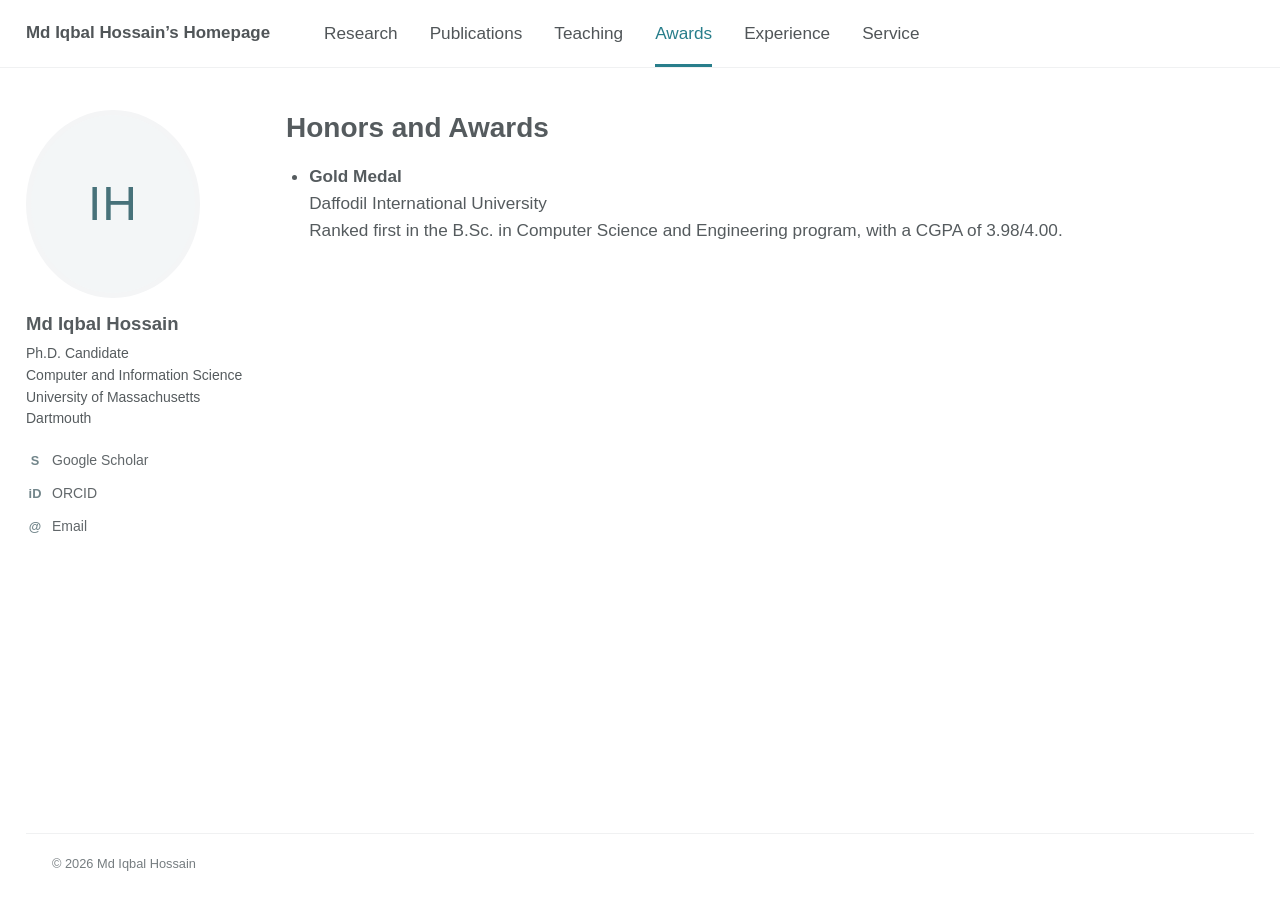
==== awards.html @ 79224c51 "Add files via upload" ====
<!doctype html>
<html lang="en"><head><meta charset="utf-8"><meta name="viewport" content="width=device-width, initial-scale=1"><title>Awards — Md Iqbal Hossain</title><meta name="description" content="Awards of Md Iqbal Hossain, Ph.D. candidate at UMass Dartmouth working on secure and trustworthy multimodal AI."><link rel="icon" type="image/svg+xml" href="data:image/svg+xml,%3Csvg xmlns='http://www.w3.org/2000/svg' viewBox='0 0 32 32'%3E%3Crect width='32' height='32' rx='5' fill='%23287e8b'/%3E%3Ctext x='16' y='22' text-anchor='middle' font-family='Arial' font-weight='bold' font-size='18' fill='white'%3EIH%3C/text%3E%3C/svg%3E"><link rel="stylesheet" href="styles.css"><script src="site-settings.js" defer></script><script src="site.js" defer></script></head><body>
<a class="skip-link" href="#main">Skip to content</a><header class="masthead"><nav class="nav-inner" aria-label="Main navigation"><a class="brand" href="index.html">Md Iqbal Hossain’s Homepage</a><button class="menu-toggle" type="button" aria-controls="main-nav" aria-expanded="false">Menu</button><ul class="nav-links" id="main-nav"><li><a href="research.html">Research</a></li><li><a href="publication.html">Publications</a></li><li><a href="teaching.html">Teaching</a></li><li><a href="awards.html" aria-current="page">Awards</a></li><li><a href="experience.html">Experience</a></li><li><a href="service.html">Service</a></li></ul></nav></header>
<div class="layout"><aside class="profile" aria-label="Profile"><div class="avatar" aria-label="Iqbal Hossain monogram">IH</div><div><h2 data-profile="name">Md Iqbal Hossain</h2><p><span data-profile="role">Ph.D. Candidate</span><br><span data-profile="department">Computer and Information Science</span><br><span data-profile="university">University of Massachusetts Dartmouth</span></p></div><ul class="profile-links"><li><a href="https://scholar.google.com/citations?user=rJufJaYAAAAJ&amp;hl=en">Google Scholar</a></li><li><a href="mailto:mhossain10@umassd.edu">Email</a></li></ul></aside><main class="content" id="main"><h1>Honors and Awards</h1><ul class="plain-list"><li><strong>Gold Medal</strong><br>Daffodil International University<br>Ranked first in the B.Sc. in Computer Science and Engineering program, with a CGPA of 3.98/4.00.</li></ul></main></div><footer class="footer">© 2026 <span data-profile="name">Md Iqbal Hossain</span></footer></body></html>
---- styles.css ----
*{box-sizing:border-box}html{font-size:16px;scroll-behavior:smooth}body{margin:0;background:#fff;color:#555b5e;font-family:Arial,Helvetica,sans-serif;font-size:1.075rem;line-height:1.58}a{color:#287e8b;text-decoration:underline;text-underline-offset:3px}a:hover{color:#164e58}a:focus-visible,button:focus-visible{outline:3px solid #287e8b;outline-offset:5px}strong{font-weight:700}p{margin:0 0 1.2rem}h1,h2,h3{line-height:1.25;color:#555b5e}h1,h2{font-size:1.75rem;margin:0 0 1.1rem;font-weight:700}h2{margin-top:2rem}h3{font-size:1.15rem;margin:1.5rem 0 .6rem}.masthead{border-bottom:1px solid #f0f1f2;background:#fff}.nav-inner{max-width:1280px;padding:0 26px;margin:auto;min-height:65px;display:flex;align-items:center;gap:54px}.brand{font-size:1.06rem;font-weight:700;white-space:nowrap}.nav-inner a{color:#505558;text-decoration:none}.nav-links{display:flex;align-items:center;gap:32px;padding:0;margin:0;list-style:none;font-size:1.075rem}.nav-links a{display:block;padding:20px 0 17px;border-bottom:3px solid transparent}.nav-links a:hover,.nav-links a[aria-current=page]{color:#287e8b;border-bottom-color:#287e8b}.menu-toggle{display:none;border:1px solid #ccc;background:#fff;border-radius:3px;padding:6px 12px;color:#505558;font:inherit;cursor:pointer}.layout{max-width:1280px;margin:0 auto;padding:42px 26px 60px;display:grid;grid-template-columns:220px minmax(0,1fr);gap:40px;min-height:calc(100vh - 135px)}.profile{font-size:.875rem;line-height:1.55;align-self:start}.avatar{width:174px;height:188px;border:5px solid #f4f5f6;border-radius:50%;display:flex;align-items:center;justify-content:center;overflow:hidden;background:#f3f6f7;color:#47727a;font-size:3rem;font-weight:500;letter-spacing:1px;margin-bottom:14px}.avatar img{width:100%;height:100%;object-fit:cover}.profile h2{font-size:1.16rem;margin:0 0 8px}.profile p{margin:0 0 20px}.profile-links{padding:0;list-style:none;margin:20px 0 0}.profile-links li{margin:0 0 11px}.profile-links a{color:#61676a;text-decoration:none;display:inline-flex;gap:8px;align-items:center}.profile-links a:hover{color:#287e8b;text-decoration:underline}.link-symbol{display:inline-block;color:#71858a;width:18px;text-align:center;font-size:.8rem;font-weight:700}.content{min-width:0;padding-top:0}.content>:first-child{margin-top:0}.publications{margin:0 0 1.4rem;padding-left:2.25rem}.publications li{padding-left:3px;margin:0 0 18px}.publication-title{font-weight:400}.paper-links{white-space:nowrap}.venue{font-style:normal}.plain-list{padding-left:1.45rem}.plain-list li{margin-bottom:.6rem}.subtle{color:#72787a;font-size:.925rem}.course-table{width:100%;border-collapse:collapse;font-size:1rem;margin:1rem 0 1.6rem}.course-table th{text-align:left;font-weight:700;border-bottom:2px solid #dde3e5;padding:10px 12px 10px 0}.course-table td{border-bottom:1px solid #e8ebed;padding:12px 12px 12px 0;vertical-align:top}.course-table td:first-child{width:53%}.position{margin-bottom:1.7rem}.position h3{margin-bottom:.35rem}.position p{margin-bottom:.5rem}.footer{border-top:1px solid #f0f1f2;padding:20px 26px;color:#767d80;font-size:.8rem;max-width:1228px;margin:auto}.skip-link{position:absolute;left:-10000px;top:10px;background:white;padding:10px;z-index:10}.skip-link:focus{left:12px}.intro-links{margin:1.3rem 0 1.8rem}.intro-links a{margin-right:20px}.research-list li{margin-bottom:1rem}.research-list strong{display:block}.cv-link[hidden]{display:none}.note{border-left:3px solid #dae6e8;padding-left:16px}.sr-only{position:absolute;width:1px;height:1px;padding:0;overflow:hidden;clip:rect(0,0,0,0);white-space:nowrap;border:0}@media(min-width:1400px){.nav-inner,.layout{max-width:1320px}}@media(max-width:1050px){.nav-inner{gap:28px}.nav-links{gap:20px}.brand{white-space:normal}.layout{grid-template-columns:200px minmax(0,1fr);gap:30px}}@media(max-width:800px){.nav-inner{flex-wrap:wrap;justify-content:space-between;gap:0;padding:14px 22px}.brand{font-size:1rem}.js .menu-toggle{display:block}.nav-links{width:100%;flex-wrap:wrap;gap:0 24px;margin-top:8px}.js .nav-links:not(.is-open){display:none}.nav-links a{padding:10px 0 7px}.layout{display:block;padding:28px 22px 44px}.profile{display:grid;grid-template-columns:100px minmax(0,1fr);column-gap:20px;margin-bottom:34px;border-bottom:1px solid #e8ebed;padding-bottom:23px}.avatar{width:100px;height:108px;font-size:2rem;grid-row:1/3;margin-bottom:0}.profile h2{font-size:1.1rem;margin-top:4px}.profile p{margin-bottom:0}.profile-links{grid-column:1/-1;display:flex;flex-wrap:wrap;gap:8px 20px;margin:15px 0 0}.profile-links li{margin:0}.content h1,.content h2{font-size:1.5rem}.footer{margin:0 22px;padding:18px 0}.course-table{font-size:.9rem}.publications{padding-left:1.6rem}}@media(prefers-reduced-motion:reduce){html{scroll-behavior:auto}}@media print{.masthead,.menu-toggle,.skip-link,.footer{display:none}.layout{display:block;padding:0}.profile{margin-bottom:2rem}.avatar,.profile-links{display:none}a{color:inherit}.content{font-size:11pt}h2{break-after:avoid}li{break-inside:avoid}}
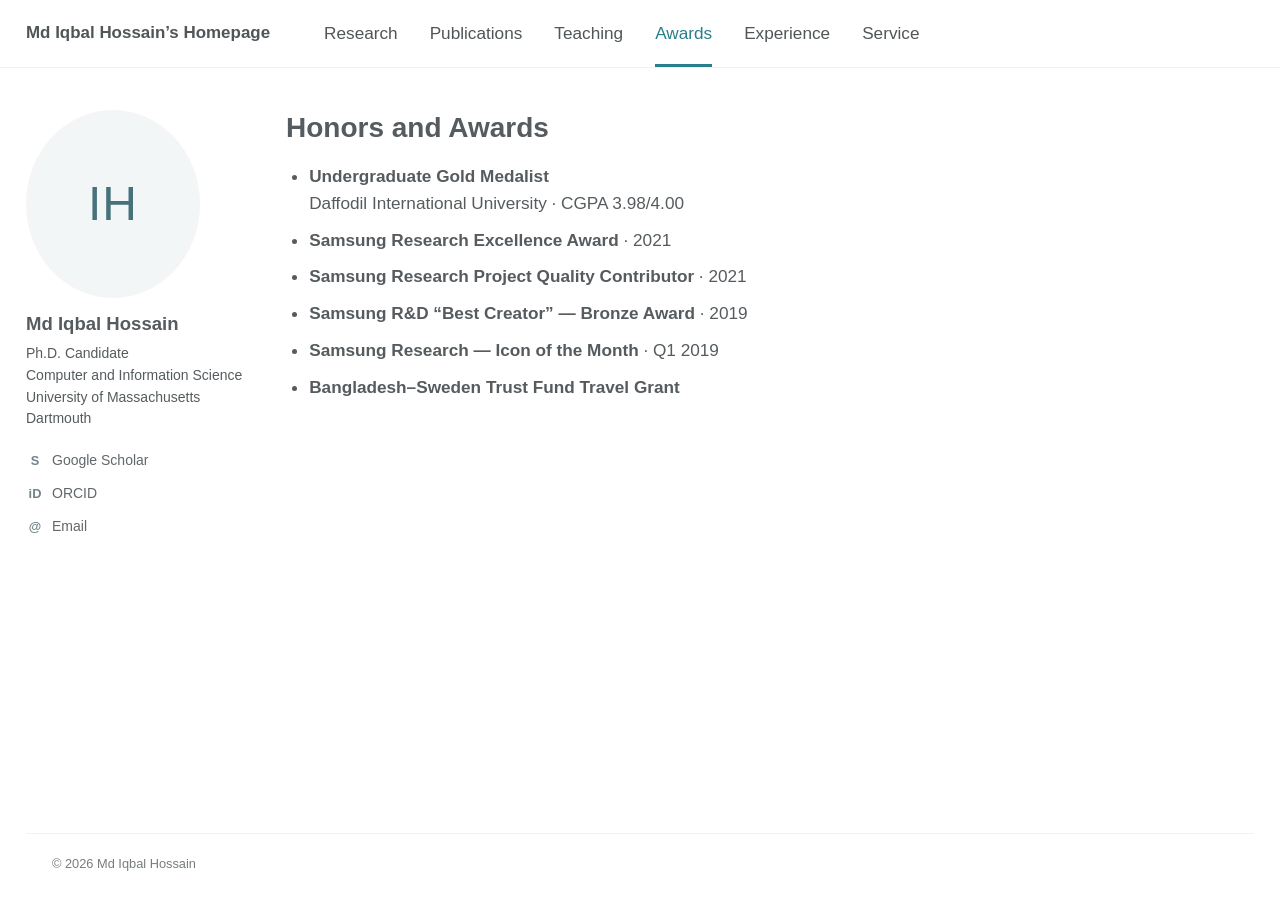
==== commit b8c5b5b9: "Update awards.html" ====
--- a/awards.html
+++ b/awards.html
@@ -1,4 +1,5 @@
 <!doctype html>
 <html lang="en"><head><meta charset="utf-8"><meta name="viewport" content="width=device-width, initial-scale=1"><title>Awards — Md Iqbal Hossain</title><meta name="description" content="Awards of Md Iqbal Hossain, Ph.D. candidate at UMass Dartmouth working on secure and trustworthy multimodal AI."><link rel="icon" type="image/svg+xml" href="data:image/svg+xml,%3Csvg xmlns='http://www.w3.org/2000/svg' viewBox='0 0 32 32'%3E%3Crect width='32' height='32' rx='5' fill='%23287e8b'/%3E%3Ctext x='16' y='22' text-anchor='middle' font-family='Arial' font-weight='bold' font-size='18' fill='white'%3EIH%3C/text%3E%3C/svg%3E"><link rel="stylesheet" href="styles.css"><script src="site-settings.js" defer></script><script src="site.js" defer></script></head><body>
 <a class="skip-link" href="#main">Skip to content</a><header class="masthead"><nav class="nav-inner" aria-label="Main navigation"><a class="brand" href="index.html">Md Iqbal Hossain’s Homepage</a><button class="menu-toggle" type="button" aria-controls="main-nav" aria-expanded="false">Menu</button><ul class="nav-links" id="main-nav"><li><a href="research.html">Research</a></li><li><a href="publication.html">Publications</a></li><li><a href="teaching.html">Teaching</a></li><li><a href="awards.html" aria-current="page">Awards</a></li><li><a href="experience.html">Experience</a></li><li><a href="service.html">Service</a></li></ul></nav></header>
-<div class="layout"><aside class="profile" aria-label="Profile"><div class="avatar" aria-label="Iqbal Hossain monogram">IH</div><div><h2 data-profile="name">Md Iqbal Hossain</h2><p><span data-profile="role">Ph.D. Candidate</span><br><span data-profile="department">Computer and Information Science</span><br><span data-profile="university">University of Massachusetts Dartmouth</span></p></div><ul class="profile-links"><li><a href="https://scholar.google.com/citations?user=rJufJaYAAAAJ&amp;hl=en">Google Scholar</a></li><li><a href="mailto:mhossain10@umassd.edu">Email</a></li></ul></aside><main class="content" id="main"><h1>Honors and Awards</h1><ul class="plain-list"><li><strong>Gold Medal</strong><br>Daffodil International University<br>Ranked first in the B.Sc. in Computer Science and Engineering program, with a CGPA of 3.98/4.00.</li></ul></main></div><footer class="footer">© 2026 <span data-profile="name">Md Iqbal Hossain</span></footer></body></html>+<div class="layout"><aside class="profile" aria-label="Profile"><div class="avatar" aria-label="Iqbal Hossain monogram">IH</div><div><h2 data-profile="name">Md Iqbal Hossain</h2><p><span data-profile="role">Ph.D. Candidate</span><br><span data-profile="department">Computer and Information Science</span><br><span data-profile="university">University of Massachusetts Dartmouth</span></p></div><ul class="profile-links"><li><a href="https://scholar.google.com/citations?user=rJufJaYAAAAJ&amp;hl=en">Google Scholar</a></li><li><a href="mailto:mhossain10@umassd.edu">Email</a></li><li><a href="assets/CV_MDIQBALHOSSAIN.pdf">Curriculum Vitae</a></li></ul></aside><main class="content" id="main"><h1>Honors and Awards</h1>
+<ul class="plain-list"><li><strong>Undergraduate Gold Medalist</strong><br>Daffodil International University · CGPA 3.98/4.00</li><li><strong>Samsung Research Excellence Award</strong> · 2021</li><li><strong>Samsung Research Project Quality Contributor</strong> · 2021</li><li><strong>Samsung R&amp;D “Best Creator” — Bronze Award</strong> · 2019</li><li><strong>Samsung Research — Icon of the Month</strong> · Q1 2019</li><li><strong>Bangladesh–Sweden Trust Fund Travel Grant</strong></li></ul></main></div><footer class="footer">© 2026 <span data-profile="name">Md Iqbal Hossain</span></footer></body></html>
